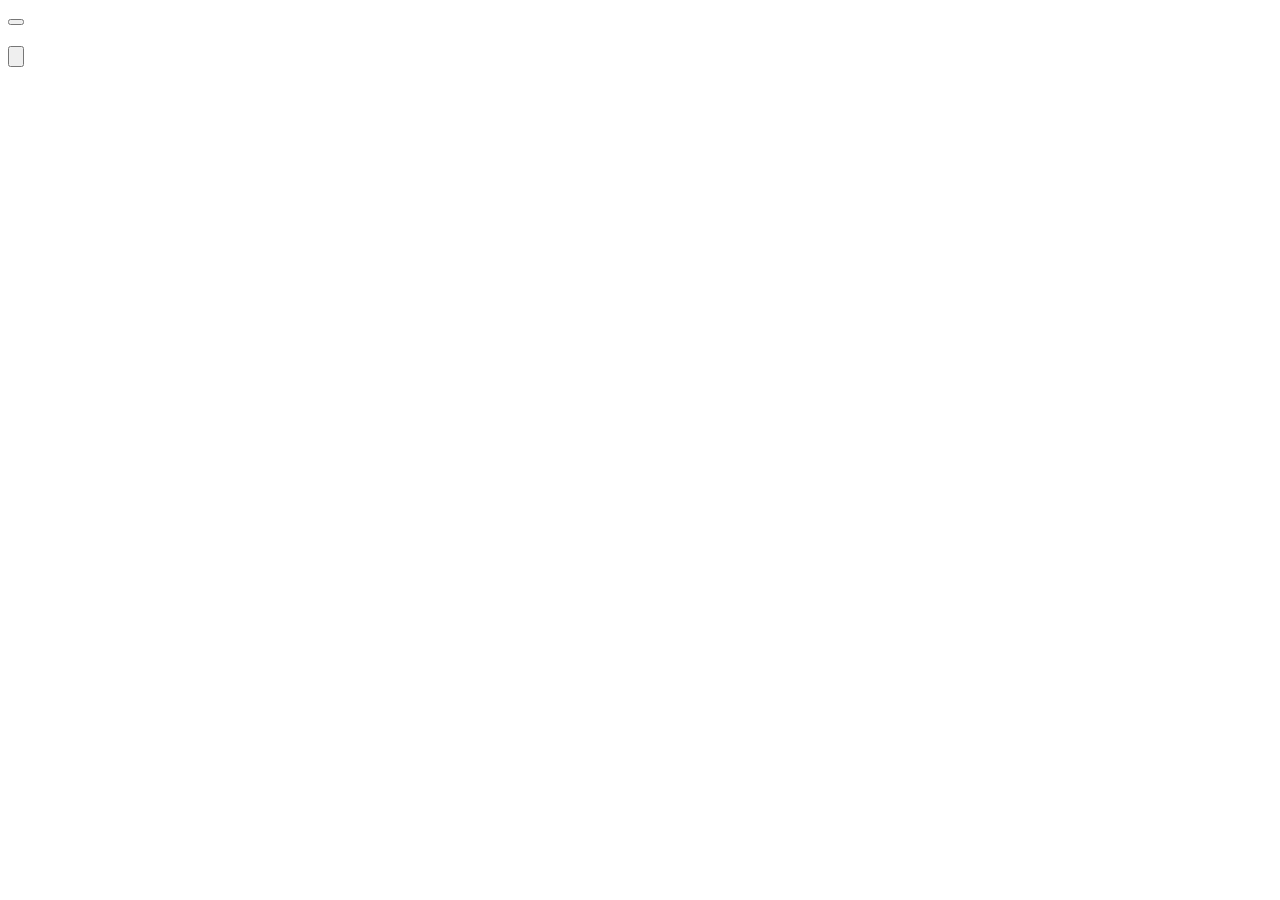
==== index.html @ 3b6768dd "Publish CRM invoice demo: index.html" ====
<!doctype html>
<html lang="zh-CN">
  <head>
    <meta charset="utf-8" />
    <meta name="viewport" content="width=device-width, initial-scale=1, viewport-fit=cover" />
    <meta name="theme-color" content="#ffffff" />
    <title>CRM 数电票开通 Demo</title>
    <link rel="icon" href="data:," />
    <link rel="stylesheet" href="./styles.css" />
  </head>
  <body>
    <div class="app-viewport">
      <div class="app-shell">
        <header class="app-header" id="appHeader"></header>
        <main id="app" aria-live="polite"></main>
      </div>
    </div>

    <div class="sheet" id="sheet" aria-hidden="true">
      <button class="sheet-mask" data-action="close-sheet" aria-label="关闭弹窗"></button>
      <section class="sheet-panel" role="dialog" aria-modal="true" aria-labelledby="sheetTitle">
        <div class="sheet-handle" aria-hidden="true"></div>
        <div class="sheet-header">
          <h2 id="sheetTitle"></h2>
          <button class="icon-button" data-action="close-sheet" aria-label="关闭"><img src="./assets/x.svg" alt="" /></button>
        </div>
        <div class="sheet-body" id="sheetBody"></div>
        <div class="sheet-actions" id="sheetActions"></div>
      </section>
    </div>

    <div class="toast" id="toast" role="status"></div>

    <div class="query-error-modal" id="queryErrorModal" aria-hidden="true" hidden>
      <button class="query-error-mask" data-action="close-query-error" aria-label="关闭错误提示"></button>
      <section class="query-error-panel" role="alertdialog" aria-modal="true" aria-labelledby="queryErrorTitle">
        <h2 id="queryErrorTitle">错误提示</h2>
        <p>未查询到该统一社会信用代码对应的企业信息，请核实后重新填写。</p>
        <button class="query-error-action" data-action="close-query-error">返回修改</button>
      </section>
    </div>

    <div class="restart-confirm-modal" id="restartConfirmModal" aria-hidden="true" hidden>
      <button class="restart-confirm-mask" data-action="close-restart-confirm" aria-label="取消重新发起开通"></button>
      <section class="restart-confirm-panel" role="alertdialog" aria-modal="true" aria-labelledby="restartConfirmTitle">
        <h2 id="restartConfirmTitle">重新发起开通</h2>
        <p>重新发起后将生成新的开通二维码，请商家重新扫码操作。</p>
        <div class="restart-confirm-actions">
          <button class="restart-confirm-action cancel" data-action="close-restart-confirm">取消</button>
          <button class="restart-confirm-action primary" data-action="confirm-restart">确认重新发起</button>
        </div>
      </section>
    </div>
    <script src="./app.js"></script>
  </body>
</html>
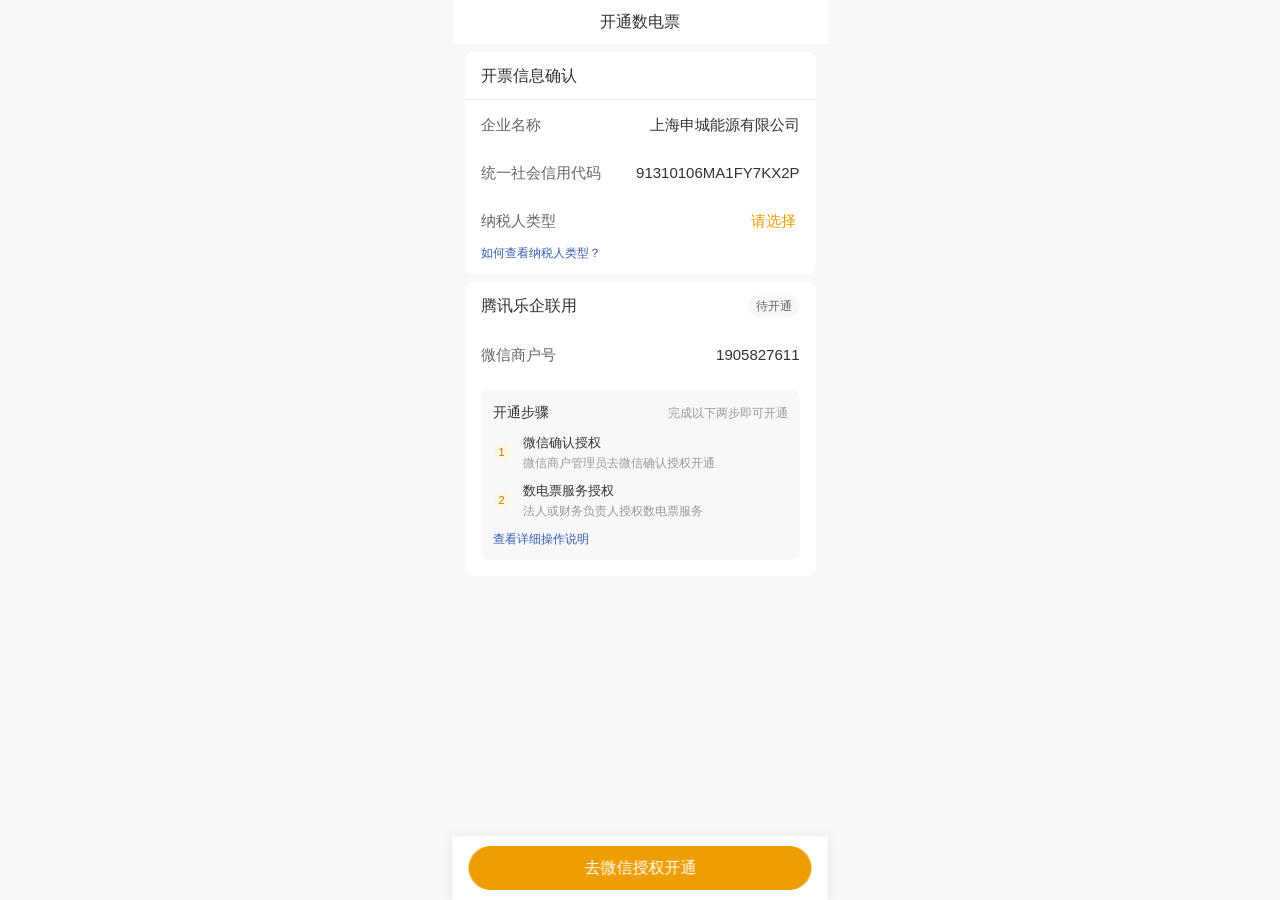
==== commit ebacefe2: "Update WeChat Shop Tencent Leqi demo" ====
--- a/index.html
+++ b/index.html
@@ -1,56 +1,17 @@
 <!doctype html>
 <html lang="zh-CN">
   <head>
-    <meta charset="utf-8" />
+    <meta charset="UTF-8" />
     <meta name="viewport" content="width=device-width, initial-scale=1, viewport-fit=cover" />
-    <meta name="theme-color" content="#ffffff" />
-    <title>CRM 数电票开通 Demo</title>
-    <link rel="icon" href="data:," />
+    <title>微信小店数电票开通</title>
+    <link
+      rel="stylesheet"
+      href="https://cdn.wosaimg.com/@sqb/icons@0.5.6/dist/sqb-icons.css"
+    />
     <link rel="stylesheet" href="./styles.css" />
   </head>
   <body>
-    <div class="app-viewport">
-      <div class="app-shell">
-        <header class="app-header" id="appHeader"></header>
-        <main id="app" aria-live="polite"></main>
-      </div>
-    </div>
-
-    <div class="sheet" id="sheet" aria-hidden="true">
-      <button class="sheet-mask" data-action="close-sheet" aria-label="关闭弹窗"></button>
-      <section class="sheet-panel" role="dialog" aria-modal="true" aria-labelledby="sheetTitle">
-        <div class="sheet-handle" aria-hidden="true"></div>
-        <div class="sheet-header">
-          <h2 id="sheetTitle"></h2>
-          <button class="icon-button" data-action="close-sheet" aria-label="关闭"><img src="./assets/x.svg" alt="" /></button>
-        </div>
-        <div class="sheet-body" id="sheetBody"></div>
-        <div class="sheet-actions" id="sheetActions"></div>
-      </section>
-    </div>
-
-    <div class="toast" id="toast" role="status"></div>
-
-    <div class="query-error-modal" id="queryErrorModal" aria-hidden="true" hidden>
-      <button class="query-error-mask" data-action="close-query-error" aria-label="关闭错误提示"></button>
-      <section class="query-error-panel" role="alertdialog" aria-modal="true" aria-labelledby="queryErrorTitle">
-        <h2 id="queryErrorTitle">错误提示</h2>
-        <p>未查询到该统一社会信用代码对应的企业信息，请核实后重新填写。</p>
-        <button class="query-error-action" data-action="close-query-error">返回修改</button>
-      </section>
-    </div>
-
-    <div class="restart-confirm-modal" id="restartConfirmModal" aria-hidden="true" hidden>
-      <button class="restart-confirm-mask" data-action="close-restart-confirm" aria-label="取消重新发起开通"></button>
-      <section class="restart-confirm-panel" role="alertdialog" aria-modal="true" aria-labelledby="restartConfirmTitle">
-        <h2 id="restartConfirmTitle">重新发起开通</h2>
-        <p>重新发起后将生成新的开通二维码，请商家重新扫码操作。</p>
-        <div class="restart-confirm-actions">
-          <button class="restart-confirm-action cancel" data-action="close-restart-confirm">取消</button>
-          <button class="restart-confirm-action primary" data-action="confirm-restart">确认重新发起</button>
-        </div>
-      </section>
-    </div>
-    <script src="./app.js"></script>
+    <main id="app" aria-live="polite"></main>
+    <script type="module" src="./app.js"></script>
   </body>
 </html>
--- a/styles.css
+++ b/styles.css
@@ -0,0 +1,980 @@
+:root {
+  --sqb-page: #f7f8fa;
+  --sqb-surface: #ffffff;
+  --sqb-text: #323233;
+  --sqb-text-secondary: #646566;
+  --sqb-helper: #999999;
+  --sqb-placeholder: #cccccc;
+  --sqb-divider: #ebedf0;
+  --sqb-border: #dcdee0;
+  --sqb-primary: #ee9e00;
+  --sqb-primary-press: #be7e00;
+  --sqb-primary-light: #fdf5e5;
+  --sqb-link: #365db0;
+  --sqb-success: #07c160;
+  --sqb-error: #f53f3f;
+  --sqb-warning-text: #ed6a0c;
+  --sqb-warning-bg: #fffbe8;
+  --sqb-card-radius: 8px;
+  --sqb-dialog-radius: 16px;
+  --sqb-button-radius: 9999px;
+  --sqb-gutter: 12px;
+  --sqb-section-gap: 8px;
+  --sqb-bottom-shadow: 0 2px 12px 0 rgb(100 101 102 / 12%);
+  color: var(--sqb-text);
+  background: var(--sqb-page);
+  font-family: -apple-system, BlinkMacSystemFont, "PingFang SC", "Microsoft YaHei", sans-serif;
+}
+
+* { box-sizing: border-box; }
+html, body { min-height: 100%; }
+body { margin: 0; background: var(--sqb-page); }
+button, input { font: inherit; }
+button { -webkit-tap-highlight-color: transparent; }
+.sr-only {
+  position: absolute;
+  width: 1px;
+  height: 1px;
+  padding: 0;
+  overflow: hidden;
+  clip: rect(0, 0, 0, 0);
+  white-space: nowrap;
+  border: 0;
+}
+
+#app {
+  width: min(100%, 375px);
+  min-height: 100vh;
+  margin: 0 auto;
+  background: var(--sqb-page);
+}
+
+.app-shell { min-height: 100vh; }
+
+.nav-bar {
+  position: sticky;
+  z-index: 30;
+  top: 0;
+  display: grid;
+  min-height: 44px;
+  grid-template-columns: 44px 1fr 44px;
+  align-items: center;
+  background: var(--sqb-surface);
+}
+
+.nav-title {
+  overflow: hidden;
+  font-size: 16px;
+  font-weight: 500;
+  line-height: 22px;
+  text-align: center;
+  text-overflow: ellipsis;
+  white-space: nowrap;
+}
+
+.nav-back {
+  display: grid;
+  width: 44px;
+  height: 44px;
+  padding: 0;
+  place-items: center;
+  border: 0;
+  background: transparent;
+  color: var(--sqb-text);
+  cursor: pointer;
+}
+
+.nav-back .bi { font-size: 20px; }
+
+.page {
+  min-height: calc(100vh - 44px);
+  padding: 8px var(--sqb-gutter) calc(28px + env(safe-area-inset-bottom));
+}
+
+.page.has-actions {
+  padding-bottom: calc(92px + env(safe-area-inset-bottom));
+}
+
+.steps {
+  position: relative;
+  display: grid;
+  min-height: 72px;
+  grid-template-columns: 1fr 1fr;
+  align-items: start;
+  gap: 8px;
+  margin: 0 calc(-1 * var(--sqb-gutter)) 12px;
+  padding: 14px 24px 10px;
+  overflow: hidden;
+  background: var(--sqb-surface);
+  list-style: none;
+}
+
+.steps::before {
+  position: absolute;
+  top: 23px;
+  left: 25%;
+  width: 50%;
+  height: 1px;
+  background: var(--sqb-border);
+  content: "";
+}
+
+.steps li {
+  position: relative;
+  z-index: 1;
+  display: grid;
+  justify-items: center;
+  gap: 8px;
+  color: var(--sqb-helper);
+  font-size: 13px;
+  line-height: 19px;
+  text-align: center;
+}
+
+.steps li::before {
+  width: 18px;
+  height: 18px;
+  border-radius: 50%;
+  background: var(--sqb-border);
+  color: var(--sqb-surface);
+  content: "";
+}
+
+.steps li.active,
+.steps li.done {
+  color: var(--sqb-primary-press);
+  font-weight: 500;
+}
+
+.steps li.active::before,
+.steps li.done::before {
+  background: var(--sqb-primary);
+  box-shadow: 0 0 0 3px var(--sqb-primary-light);
+}
+
+h1 {
+  margin: 0;
+  color: var(--sqb-text);
+  font-size: 18px;
+  font-weight: 500;
+  line-height: 24px;
+}
+
+p { line-height: 1.5; }
+.content-title { margin: 4px 4px 12px; }
+
+.info-group,
+.selection-group,
+.guide-placeholder,
+.video-placeholder,
+.result-card {
+  border-radius: var(--sqb-card-radius);
+  background: var(--sqb-surface);
+}
+
+.info-group { overflow: hidden; }
+
+.info-row {
+  position: relative;
+  display: grid;
+  min-height: 56px;
+  grid-template-columns: 124px minmax(0, 1fr);
+  align-items: center;
+  gap: 8px;
+  padding: 0 16px;
+  font-size: 15px;
+  line-height: 21px;
+}
+
+.info-row + .info-row::before {
+  position: absolute;
+  top: 0;
+  right: 16px;
+  left: 16px;
+  height: 1px;
+  background: var(--sqb-divider);
+  content: "";
+}
+
+.info-row span {
+  color: var(--sqb-helper);
+  font-size: 13px;
+  line-height: 19px;
+  white-space: nowrap;
+}
+
+.info-row strong {
+  min-width: 0;
+  overflow-wrap: anywhere;
+  color: var(--sqb-text);
+  font-size: 15px;
+  font-weight: 400;
+  line-height: 21px;
+}
+
+.field {
+  display: grid;
+  gap: 8px;
+  margin-top: 8px;
+  font-size: 15px;
+}
+
+fieldset.field {
+  padding: 0 16px 8px;
+  border: 0;
+}
+
+.selection-heading {
+  display: flex;
+  width: 100%;
+  min-height: 48px;
+  align-items: center;
+  justify-content: space-between;
+  gap: 12px;
+  border-bottom: 1px solid var(--sqb-divider);
+  font-weight: 500;
+}
+
+fieldset.field label {
+  display: flex;
+  min-height: 48px;
+  align-items: center;
+  gap: 8px;
+  font-size: 15px;
+  line-height: 21px;
+}
+
+fieldset.field input {
+  width: 18px;
+  height: 18px;
+  margin: 0;
+  accent-color: var(--sqb-primary);
+}
+
+.taxpayer-guide-link,
+.refresh-progress-link {
+  color: var(--sqb-link);
+  text-decoration: none;
+  cursor: pointer;
+}
+
+.taxpayer-guide-link {
+  flex: none;
+  font-size: 13px;
+  font-weight: 400;
+}
+
+.error {
+  margin: 8px 4px 0;
+  color: var(--sqb-error);
+  font-size: 13px;
+}
+
+.empty-state {
+  margin-top: 8px;
+  padding: 28px 16px;
+  border-radius: var(--sqb-card-radius);
+  background: var(--sqb-surface);
+  text-align: center;
+}
+
+.detail-guide-banner {
+  display: flex;
+  width: 100%;
+  min-height: 48px;
+  align-items: center;
+  justify-content: space-between;
+  padding: 0 16px;
+  border: 0;
+  border-radius: var(--sqb-card-radius);
+  background: var(--sqb-surface);
+  color: var(--sqb-text);
+  text-align: left;
+  cursor: pointer;
+}
+
+.guide-arrow {
+  color: var(--sqb-helper);
+  font-size: 18px;
+  transform: rotate(180deg);
+}
+
+.opening-status {
+  margin: 8px 0;
+  padding: 10px 12px;
+  border-radius: var(--sqb-card-radius);
+  background: var(--sqb-warning-bg);
+  color: var(--sqb-warning-text);
+  font-size: 14px;
+}
+
+.invite-poster {
+  display: block;
+  width: 100%;
+  height: auto;
+  margin: 0 auto;
+  border-radius: var(--sqb-card-radius);
+  box-shadow: none;
+}
+
+.refresh-progress-link {
+  display: block;
+  margin-top: 12px;
+  font-size: 15px;
+  line-height: 21px;
+  text-align: center;
+}
+
+.result-layout { padding-top: 4px; }
+
+.result-card {
+  min-height: 174px;
+  padding: 28px 20px;
+  text-align: center;
+}
+
+.result-card h1 {
+  margin-top: 8px;
+  font-size: 16px;
+  font-weight: 400;
+  line-height: 22px;
+}
+
+.result-card > p {
+  margin: 12px 0 0;
+  color: var(--sqb-text-secondary);
+  font-size: 13px;
+  line-height: 19px;
+}
+
+.result-icon {
+  display: inline-block;
+  font-size: 50px;
+  line-height: 1;
+}
+
+.result-icon.success { color: var(--sqb-success); }
+.result-icon.failure { color: var(--sqb-error); }
+.result-icon.processing { color: var(--sqb-primary); }
+
+.result-info {
+  display: grid;
+  gap: 4px;
+  margin-top: 16px;
+  color: var(--sqb-text-secondary);
+  font-size: 13px;
+  line-height: 19px;
+}
+
+.result-info strong { color: var(--sqb-text); font-weight: 400; }
+
+.result-action {
+  margin-top: 12px;
+}
+
+.guide-page h1 { margin: 8px 0 12px; }
+
+.guide-placeholder {
+  padding: 20px 16px;
+}
+
+.guide-placeholder p,
+.video-placeholder p {
+  margin: 8px 0 0;
+  color: var(--sqb-text-secondary);
+  font-size: 13px;
+}
+
+.video-placeholder {
+  display: grid;
+  min-height: 180px;
+  margin-top: 8px;
+  padding: 20px 16px;
+  place-content: center;
+  color: var(--sqb-text-secondary);
+  text-align: center;
+}
+
+.wechat-shop-return { padding-top: 4px; }
+.return-result { color: var(--sqb-success); }
+.return-result p { margin: 8px 0 0; color: var(--sqb-text); }
+
+.page-actions {
+  position: fixed;
+  z-index: 20;
+  right: 50%;
+  bottom: 0;
+  width: min(100%, 375px);
+  padding: 10px 16px calc(10px + env(safe-area-inset-bottom));
+  transform: translateX(50%);
+  background: rgb(255 255 255 / 96%);
+  box-shadow: var(--sqb-bottom-shadow);
+  backdrop-filter: blur(8px);
+}
+
+.page-actions.two {
+  display: grid;
+  grid-template-columns: 1fr 1fr;
+  gap: 12px;
+}
+
+.action-button {
+  width: 100%;
+  min-height: 44px;
+  border-radius: var(--sqb-button-radius);
+  font-size: 16px;
+  font-weight: 500;
+  cursor: pointer;
+}
+
+.action-button.primary {
+  border: 1px solid var(--sqb-primary);
+  background: var(--sqb-primary);
+  color: var(--sqb-surface);
+}
+
+.action-button.primary:active {
+  border-color: var(--sqb-primary-press);
+  background: var(--sqb-primary-press);
+}
+
+.action-button.secondary {
+  border: 1px solid var(--sqb-primary);
+  background: transparent;
+  color: var(--sqb-primary-press);
+}
+
+.action-button:focus-visible,
+.refresh-progress-link:focus-visible,
+.taxpayer-guide-link:focus-visible,
+.taxpayer-guide-helper a:focus-visible,
+.authorization-guide-link:focus-visible,
+.taxpayer-type-row:focus-visible,
+.taxpayer-sheet-option:focus-visible,
+.taxpayer-sheet-cancel:focus-visible,
+.inline-action-button:focus-visible,
+.detail-guide-banner:focus-visible,
+.nav-back:focus-visible,
+.simulator-option:focus-visible,
+.simulator-close:focus-visible {
+  outline: 2px solid var(--sqb-link);
+  outline-offset: 2px;
+}
+
+.simulator-backdrop {
+  position: fixed;
+  z-index: 40;
+  inset: 0;
+  display: flex;
+  align-items: flex-end;
+  justify-content: center;
+  background: rgb(0 0 0 / 42%);
+}
+
+.simulator-sheet {
+  width: min(100%, 375px);
+  max-height: min(78vh, 720px);
+  overflow-y: auto;
+  padding: 20px 16px calc(20px + env(safe-area-inset-bottom));
+  border-radius: var(--sqb-dialog-radius) var(--sqb-dialog-radius) 0 0;
+  background: var(--sqb-surface);
+  box-shadow: 0 4px 16px rgb(0 0 0 / 12%);
+}
+
+.simulator-heading {
+  display: flex;
+  align-items: center;
+  justify-content: space-between;
+  gap: 16px;
+}
+
+.simulator-heading h2 {
+  margin: 0;
+  font-size: 18px;
+  font-weight: 500;
+  line-height: 24px;
+}
+
+.simulator-close {
+  display: grid;
+  width: 40px;
+  height: 40px;
+  padding: 0;
+  place-items: center;
+  border: 0;
+  background: transparent;
+  color: var(--sqb-text-secondary);
+  font-size: 20px;
+  cursor: pointer;
+}
+
+.simulator-copy {
+  margin: 8px 0 0;
+  color: var(--sqb-text-secondary);
+  font-size: 13px;
+}
+
+.simulator-options {
+  display: grid;
+  gap: 8px;
+  margin-top: 16px;
+}
+
+.simulator-option {
+  display: flex;
+  min-height: 56px;
+  align-items: center;
+  justify-content: space-between;
+  gap: 12px;
+  padding: 10px 14px;
+  border: 1px solid var(--sqb-border);
+  border-radius: var(--sqb-card-radius);
+  background: var(--sqb-surface);
+  color: var(--sqb-text);
+  text-align: left;
+  cursor: pointer;
+}
+
+.simulator-option strong { font-size: 15px; }
+.simulator-option span { color: var(--sqb-text-secondary); font-size: 12px; text-align: right; }
+.reason-options .simulator-option { justify-content: flex-start; line-height: 1.5; }
+.reason-options .simulator-option:has(strong) { justify-content: space-between; }
+
+.opening-sections {
+  display: grid;
+  gap: var(--sqb-section-gap);
+}
+
+.opening-card {
+  overflow: hidden;
+  border-radius: var(--sqb-card-radius);
+  background: var(--sqb-surface);
+}
+
+.section-title,
+.section-title-row h1 {
+  margin: 0;
+  font-size: 16px;
+  font-weight: 500;
+  line-height: 22px;
+}
+
+.section-header {
+  display: flex;
+  min-height: 48px;
+  align-items: center;
+  padding: 0 16px;
+  border-bottom: 1px solid var(--sqb-divider);
+}
+
+.section-title-row {
+  justify-content: space-between;
+  gap: 12px;
+}
+
+.info-list {
+  padding: 0 16px;
+}
+
+.opening-card .info-row {
+  min-height: 48px;
+  grid-template-columns: 120px minmax(0, 1fr);
+  padding: 0;
+}
+
+.opening-card .info-row + .info-row::before {
+  right: 0;
+  left: 0;
+}
+
+.invoice-info-section .info-row + .info-row::before {
+  display: none;
+}
+
+.opening-card .info-row span {
+  color: var(--sqb-text-secondary);
+  font-size: 15px;
+  line-height: 21px;
+}
+
+.opening-card .info-row strong {
+  text-align: right;
+}
+
+.taxpayer-type-row {
+  width: 100%;
+  padding: 0;
+  border: 0;
+  background: transparent;
+  color: var(--sqb-text);
+  text-align: left;
+  cursor: pointer;
+}
+
+.taxpayer-type-row .select-value.placeholder {
+  color: var(--sqb-primary);
+}
+
+.taxpayer-type-row .select-value {
+  display: flex;
+  align-items: center;
+  justify-content: flex-end;
+  gap: 4px;
+}
+
+.taxpayer-type-row .select-value .bi {
+  color: var(--sqb-helper);
+  font-size: 14px;
+}
+
+.taxpayer-type-row .select-value.placeholder .bi {
+  color: var(--sqb-primary);
+}
+
+.taxpayer-guide-helper {
+  padding: 0 0 12px;
+  color: var(--sqb-helper);
+  font-size: 12px;
+  line-height: 18px;
+  text-align: left;
+}
+
+.taxpayer-guide-helper a {
+  color: var(--sqb-link);
+  text-decoration: none;
+}
+
+.field-error {
+  margin: 0;
+  padding: 0 16px 12px;
+  color: var(--sqb-error);
+  font-size: 13px;
+  line-height: 18px;
+}
+
+.status-badge {
+  flex: none;
+  padding: 2px 8px;
+  border-radius: 9999px;
+  font-size: 12px;
+  line-height: 18px;
+}
+
+.status-badge.pending { color: var(--sqb-text-secondary); background: var(--sqb-page); }
+.status-badge.opening { color: var(--sqb-primary-press); background: var(--sqb-primary-light); }
+.status-badge.failed { color: var(--sqb-error); background: #fff1f0; }
+.status-badge.success { color: var(--sqb-success); background: #eefbf4; }
+
+.merchant-authorization-group {
+  padding-bottom: 12px;
+}
+
+.authorization-summary {
+  margin: 0 16px 16px;
+  padding: 12px;
+  border-radius: var(--sqb-card-radius);
+  background: var(--sqb-page);
+}
+
+.authorization-heading {
+  display: flex;
+  align-items: baseline;
+  justify-content: space-between;
+  gap: 12px;
+}
+
+.authorization-heading > strong {
+  color: var(--sqb-text);
+  font-size: 14px;
+  font-weight: 500;
+  line-height: 20px;
+}
+
+.authorization-heading > span {
+  color: var(--sqb-helper);
+  font-size: 12px;
+  font-weight: 400;
+  line-height: 18px;
+  text-align: right;
+}
+
+.authorization-summary ol {
+  counter-reset: authorization-step;
+  display: grid;
+  gap: 10px;
+  margin: 12px 0 0;
+  padding: 0;
+  color: var(--sqb-text-secondary);
+  font-size: 13px;
+  list-style: none;
+  line-height: 19px;
+}
+
+.authorization-summary li {
+  position: relative;
+  display: grid;
+  min-height: 36px;
+  align-content: center;
+  gap: 2px;
+  padding-left: 30px;
+  counter-increment: authorization-step;
+}
+
+.authorization-summary li > strong {
+  color: var(--sqb-text);
+  font-size: 13px;
+  font-weight: 500;
+  line-height: 18px;
+}
+
+.authorization-summary li > span {
+  color: var(--sqb-helper);
+  font-size: 12px;
+  line-height: 18px;
+}
+
+.authorization-summary li::before {
+  position: absolute;
+  top: 9px;
+  left: 0;
+  display: grid;
+  width: 18px;
+  height: 18px;
+  place-items: center;
+  border-radius: 50%;
+  background: var(--sqb-primary-light);
+  color: var(--sqb-primary-press);
+  content: counter(authorization-step);
+  font-size: 11px;
+  font-weight: 500;
+}
+
+.authorization-guide-link {
+  display: inline-block;
+  margin-top: 10px;
+  color: var(--sqb-link);
+  font-size: 12px;
+  line-height: 18px;
+  text-decoration: none;
+}
+
+.tencent-opening-section .section-header {
+  border-bottom: 0;
+}
+
+.tencent-status-description {
+  display: block;
+  padding: 8px 16px;
+  border-bottom: 1px solid var(--sqb-divider);
+  color: var(--sqb-helper);
+  font-size: 12px;
+  font-weight: 400;
+  line-height: 18px;
+  text-align: right;
+}
+
+.tencent-status-description.failed {
+  color: var(--sqb-error);
+}
+
+.tencent-status-description strong,
+.tencent-status-description span {
+  display: block;
+  font-size: inherit;
+  font-weight: inherit;
+}
+
+.inline-action-button {
+  display: block;
+  width: auto;
+  min-height: 28px;
+  margin: 0 16px 0 auto;
+  padding: 0;
+  border: 0;
+  border-radius: 0;
+  background: transparent;
+  color: var(--sqb-primary-press);
+  font-size: 13px;
+  cursor: pointer;
+}
+
+.taxpayer-sheet-backdrop {
+  position: fixed;
+  z-index: 45;
+  inset: 0;
+  display: flex;
+  align-items: flex-end;
+  justify-content: center;
+  background: rgb(0 0 0 / 42%);
+}
+
+.taxpayer-sheet {
+  width: min(100%, 375px);
+  padding: 8px 0 calc(8px + env(safe-area-inset-bottom));
+  border-radius: var(--sqb-dialog-radius) var(--sqb-dialog-radius) 0 0;
+  background: var(--sqb-surface);
+  box-shadow: 0 4px 16px rgb(0 0 0 / 12%);
+}
+
+.taxpayer-sheet h2 {
+  min-height: 48px;
+  margin: 0;
+  padding: 12px 16px;
+  font-size: 16px;
+  font-weight: 500;
+  line-height: 24px;
+  text-align: center;
+}
+
+.taxpayer-sheet-options {
+  overflow: hidden;
+  background: var(--sqb-surface);
+}
+
+.taxpayer-sheet-option,
+.taxpayer-sheet-cancel {
+  width: 100%;
+  min-height: 52px;
+  padding: 0 16px;
+  border: 0;
+  background: var(--sqb-surface);
+  color: var(--sqb-text);
+  cursor: pointer;
+}
+
+.taxpayer-sheet-option {
+  position: relative;
+  display: flex;
+  align-items: center;
+  justify-content: space-between;
+  gap: 12px;
+  font-size: 15px;
+  text-align: left;
+}
+
+.taxpayer-sheet-option + .taxpayer-sheet-option::before {
+  position: absolute;
+  top: 0;
+  right: 16px;
+  left: 16px;
+  height: 1px;
+  background: var(--sqb-divider);
+  content: "";
+}
+
+.taxpayer-sheet-option.selected {
+  color: var(--sqb-primary-press);
+}
+
+.taxpayer-sheet-option strong {
+  color: var(--sqb-primary-press);
+  font-size: 12px;
+  font-weight: 400;
+}
+
+.taxpayer-sheet-cancel {
+  margin-top: 8px;
+  border-radius: 0;
+  background: var(--sqb-surface);
+  box-shadow: 0 -8px 0 var(--sqb-page);
+  font-size: 16px;
+}
+
+.dialog-backdrop {
+  position: fixed;
+  z-index: 50;
+  inset: 0;
+  display: grid;
+  padding: 24px;
+  place-items: center;
+  background: rgb(0 0 0 / 42%);
+}
+
+.confirm-dialog,
+.qr-dialog {
+  width: min(100%, 327px);
+  padding: 20px;
+  border-radius: var(--sqb-dialog-radius);
+  background: var(--sqb-surface);
+  box-shadow: 0 4px 16px rgb(0 0 0 / 12%);
+}
+
+.confirm-dialog h2,
+.qr-dialog h2 {
+  margin: 0;
+  font-size: 18px;
+  font-weight: 500;
+}
+
+.dialog-heading {
+  display: flex;
+  align-items: center;
+  justify-content: space-between;
+  min-height: 36px;
+}
+
+.dialog-close {
+  display: inline-grid;
+  width: 36px;
+  height: 36px;
+  margin: -8px -8px -8px 0;
+  padding: 0;
+  border: 0;
+  border-radius: 50%;
+  background: transparent;
+  color: var(--sqb-text-primary);
+  cursor: pointer;
+  place-items: center;
+}
+
+.dialog-close:active {
+  background: var(--sqb-page);
+}
+
+.dialog-close i {
+  font-size: 20px;
+}
+
+.confirm-dialog p {
+  margin: 12px 0 0;
+  color: var(--sqb-text-secondary);
+  font-size: 14px;
+}
+
+.qr-dialog img {
+  display: block;
+  width: 100%;
+  max-height: min(56vh, 404px);
+  margin: 12px auto 16px;
+  border-radius: 12px;
+  object-fit: contain;
+}
+
+.dialog-actions {
+  display: grid;
+  grid-template-columns: 1fr 1fr;
+  gap: 8px;
+  margin-top: 20px;
+}
+
+.toast {
+  position: fixed;
+  z-index: 60;
+  right: 50%;
+  bottom: calc(88px + env(safe-area-inset-bottom));
+  max-width: calc(min(100%, 375px) - 32px);
+  padding: 10px 14px;
+  transform: translateX(50%);
+  border-radius: var(--sqb-card-radius);
+  background: rgb(50 50 51 / 92%);
+  color: var(--sqb-surface);
+  font-size: 13px;
+  text-align: center;
+}
+
+@media (max-width: 375px) {
+  #app,
+  .page-actions,
+  .simulator-sheet,
+  .taxpayer-sheet { width: 100%; }
+}
